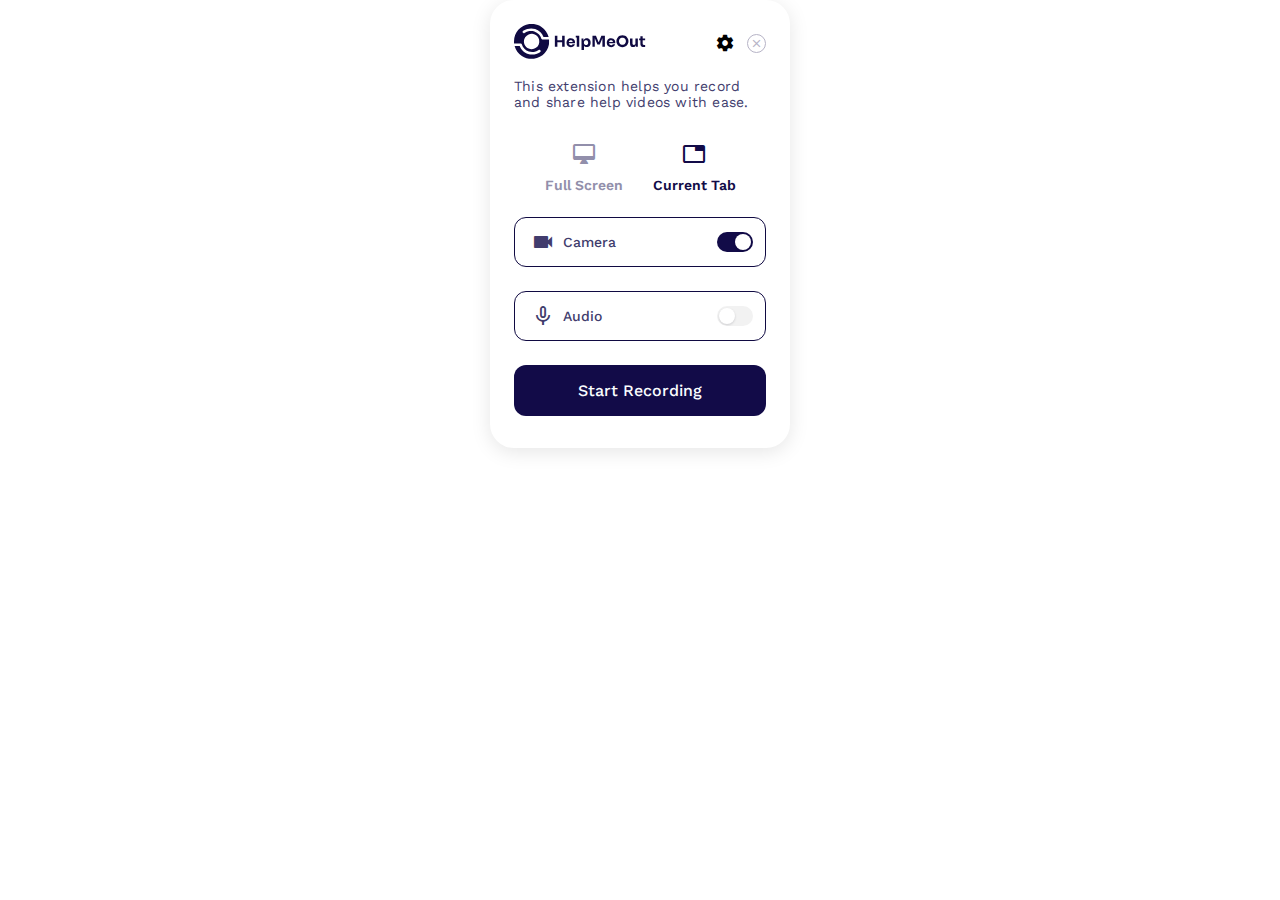
==== index.html @ 4c968763 "working on controls" ====
<!DOCTYPE html>
<html lang="en">
  <head>
    <meta charset="UTF-8" />
    <meta name="viewport" content="width=device-width, initial-scale=1.0" />
    <title>HelpMeOut</title>

    <link
      href="https://fonts.googleapis.com/icon?family=Material+Icons"
      rel="stylesheet"
    />
    <link rel="stylesheet" href="style.css" />
  </head>
  <body>
    <div class="container">
      <div class="display-column gap" style="--gap: 32px">
        <div>
          <div class="display-column gap" style="--gap: 16px">
            <div>
              <div
                class="display-row justify-content-space-between align-items-center"
              >
                <div>
                  <img
                    class="logo"
                    src="./images/logo.svg"
                    alt="HelpMeOut Logo"
                  />
                </div>

                <div>
                  <div
                    class="display-row align-items-center gap"
                    style="--gap: 12px"
                  >
                    <button class="icon-button">
                      <span class="material-icons">settings</span>
                    </button>

                    <button class="icon-button close">
                      <span class="material-icons">close</span>
                    </button>
                  </div>
                </div>
              </div>
            </div>

            <div>
              <p style="max-width: 255px; letter-spacing: 0.2px">
                This extension helps you record and share help videos with ease.
              </p>
            </div>
          </div>
        </div>

        <div>
          <div class="display-column gap" style="--gap: 24px">
            <div>
              <div
                class="display-row justify-content-center gap align-items-center"
                style="--gap: 30px"
              >
                <div>
                  <button class="screen-button">
                    <div
                      class="display-column align-items-center gap"
                      style="--gap: 8px"
                    >
                      <div>
                        <span class="material-icons">desktop_mac</span>
                      </div>

                      <div>
                        <span>Full Screen</span>
                      </div>
                    </div>
                  </button>
                </div>

                <div>
                  <button class="screen-button selected">
                    <div
                      class="display-column align-items-center gap"
                      style="--gap: 8px"
                    >
                      <div>
                        <span class="material-icons">tab</span>
                      </div>

                      <div>
                        <span>Current Tab</span>
                      </div>
                    </div>
                  </button>
                </div>
              </div>
            </div>

            <div>
              <div
                class="display-row justify-content-space-between align-items-center recording-option"
              >
                <div>
                  <div
                    class="display-row align-items-center gap"
                    style="--gap: 8px"
                  >
                    <span class="material-icons">videocam</span>

                    <span>Camera</span>
                  </div>
                </div>

                <div class="switch">
                  <input type="checkbox" id="this-switch" checked />
                  <label for="this-switch"> </label>
                </div>
              </div>
            </div>

            <div>
              <div
                class="display-row justify-content-space-between align-items-center recording-option"
              >
                <div>
                  <div
                    class="display-row align-items-center gap"
                    style="--gap: 8px"
                  >
                    <span class="material-icons">mic_none</span>

                    <span>Audio</span>
                  </div>
                </div>

                <div>
                  <div class="switch">
                    <input type="checkbox" id="second-switch" />
                    <label for="second-switch"> </label>
                  </div>
                </div>
              </div>
            </div>

            <div>
              <button class="button"><span>Start Recording</span></button>
            </div>
          </div>
        </div>
      </div>
    </div>
    <script src="./script.js"></script>
  </body>
</html>
---- style.css ----
@font-face {
  font-family: "Work Sans";
  src: url("./fonts/Work_Sans/WorkSans-VariableFont_wght.ttf")
    format("truetype");
}

* {
  margin: 0;
  padding: 0;
  box-sizing: border-box;
}

body {
  font-family: "Work Sans", sans-serif;
  font-size: 14px;
  font-weight: 400;
  line-height: 16px;
  letter-spacing: 0em;
  color: #413c6d;

  border-radius: 24px;
  box-shadow: 0px 4px 20px 0px #0000001a;
  width: 300px;
  margin-left: auto;
  margin-right: auto;
}

img {
  max-width: 100%;
}

button {
  cursor: pointer;
  font: inherit;
}

.outlined-icon {
  font-family: "Material Icons";
  font-size: 24px;
  color: #fff;
  text-shadow: -1px -1px 0 #000, 1px -1px 0 #000, -1px 1px 0 #000,
    1px 1px 0 #000;
}

.display-row {
  display: flex;
  flex-direction: row;
}

.display-column {
  display: flex;
  flex-direction: column;
}

.gap {
  gap: var(--gap);
}

.justify-content-space-between {
  justify-content: space-between;
}

.justify-content-center {
  justify-content: center;
}

.align-items-center {
  align-items: center;
}

.container {
  width: 100%;
  padding: 1.5rem 1.5rem 2rem;
}

.logo {
  max-width: 132px;
}

.icon-button {
  line-height: 0;
  background: none;
  border: none;
}

.icon-button span {
  font-size: 20px;
}

.icon-button.close {
  display: flex;
  align-items: center;
  justify-content: center;
  width: 19px;
  height: 19px;
  border-radius: 50%;
  border: 1px solid #b6b3c6;
  color: #b6b3c6;
}

.icon-button.close span {
  font-size: 13px;
}

.screen-button {
  border: none;
  background: none;

  font-weight: 600;
  color: #928fab;
}

.screen-button.selected {
  color: #120b48;
}

.recording-option {
  font-weight: 500;

  padding: 12px 12px 12px 16px;
  border-radius: 12px;
  border: 1px solid #100a42;
}

.switch label {
  display: block;
  width: 36px;
  height: 20px;
  border-radius: 12px;
  padding: 2px;
  overflow: hidden;
  background: #f2f2f2;
  position: relative;
  cursor: pointer;
}

.switch label::after {
  content: " ";
  width: 16px;
  height: 16px;
  border-radius: 50%;
  box-shadow: 0px 1px 2px 0px #1018280f, 0px 1px 3px 0px #1018281a;
  background: #ffffff;
  position: absolute;
  top: 50%;
  transform: translateY(-50%);
  left: 2px;
  right: auto;
  transition: all 0.4s ease;
}

.switch label::before {
  content: " ";
  width: 100%;
  height: 100%;
  position: absolute;
  background: #120b48;
  left: -100%;
  top: 0;
  transition: all 0.2s ease;
}

.switch input:checked + label::after {
  left: auto;
  right: 2px;
}

.switch input:checked + label::before {
  left: 0;
}

.switch input {
  display: none;
}

.button {
  padding: 16px;
  border-radius: 12px;
  width: 100%;
  border: none;
  background: #120b48;

  font-size: 16px;
  font-weight: 500;
  line-height: 19px;
  color: #fafdff;
}
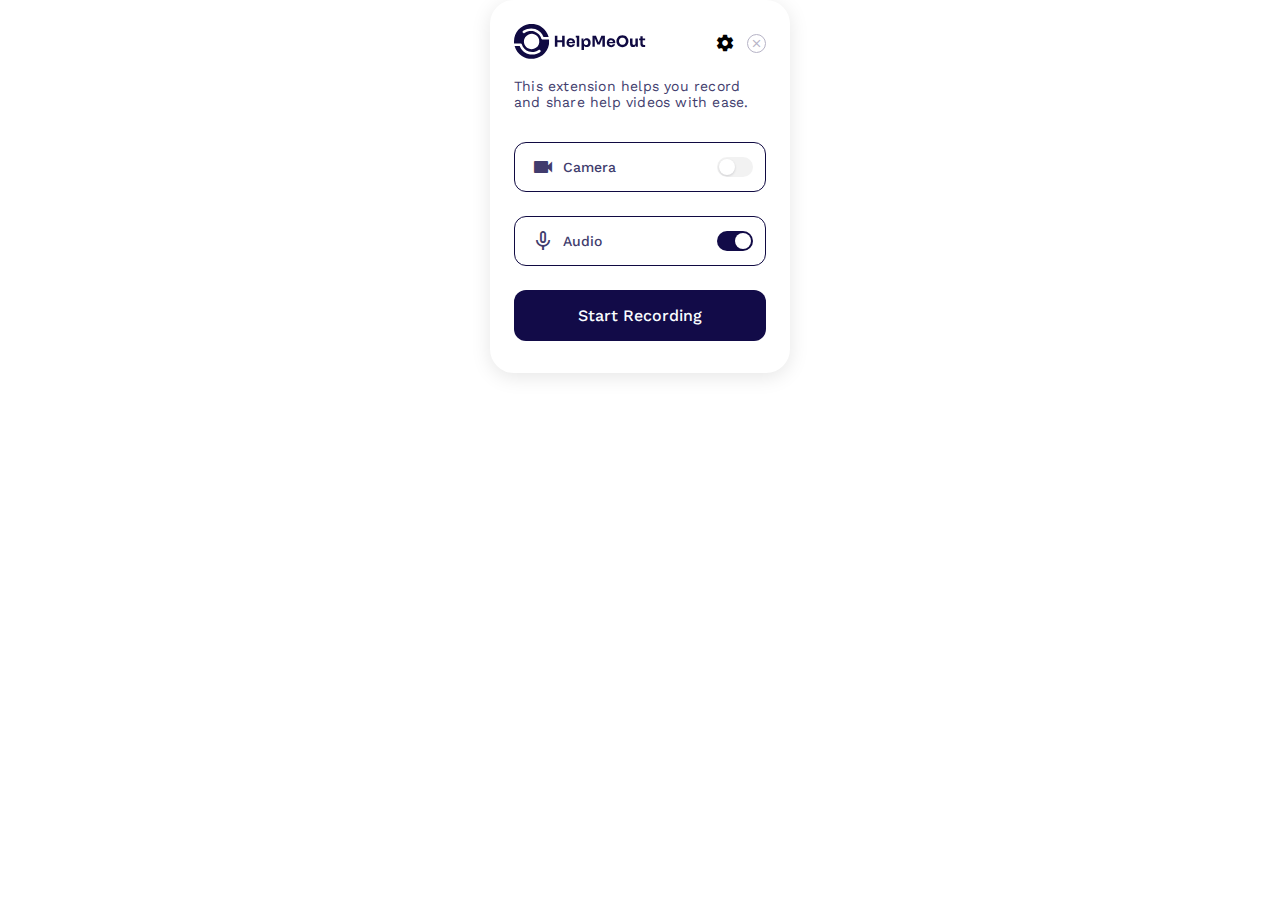
==== commit 98cadf63: "feat: extension done" ====
--- a/index.html
+++ b/index.html
@@ -55,7 +55,7 @@
 
         <div>
           <div class="display-column gap" style="--gap: 24px">
-            <div>
+            <!-- <div>
               <div
                 class="display-row justify-content-center gap align-items-center"
                 style="--gap: 30px"
@@ -94,7 +94,7 @@
                   </button>
                 </div>
               </div>
-            </div>
+            </div> -->
 
             <div>
               <div
@@ -112,8 +112,8 @@
                 </div>
 
                 <div class="switch">
-                  <input type="checkbox" id="this-switch" checked />
-                  <label for="this-switch"> </label>
+                  <input type="checkbox" id="this-switch" />
+                  <label for="this-switch"></label>
                 </div>
               </div>
             </div>
@@ -135,15 +135,17 @@
 
                 <div>
                   <div class="switch">
-                    <input type="checkbox" id="second-switch" />
-                    <label for="second-switch"> </label>
+                    <input type="checkbox" id="second-switch" checked />
+                    <label for="second-switch"></label>
                   </div>
                 </div>
               </div>
             </div>
 
             <div>
-              <button class="button"><span>Start Recording</span></button>
+              <button class="button">
+                <span>Start Recording</span>
+              </button>
             </div>
           </div>
         </div>
